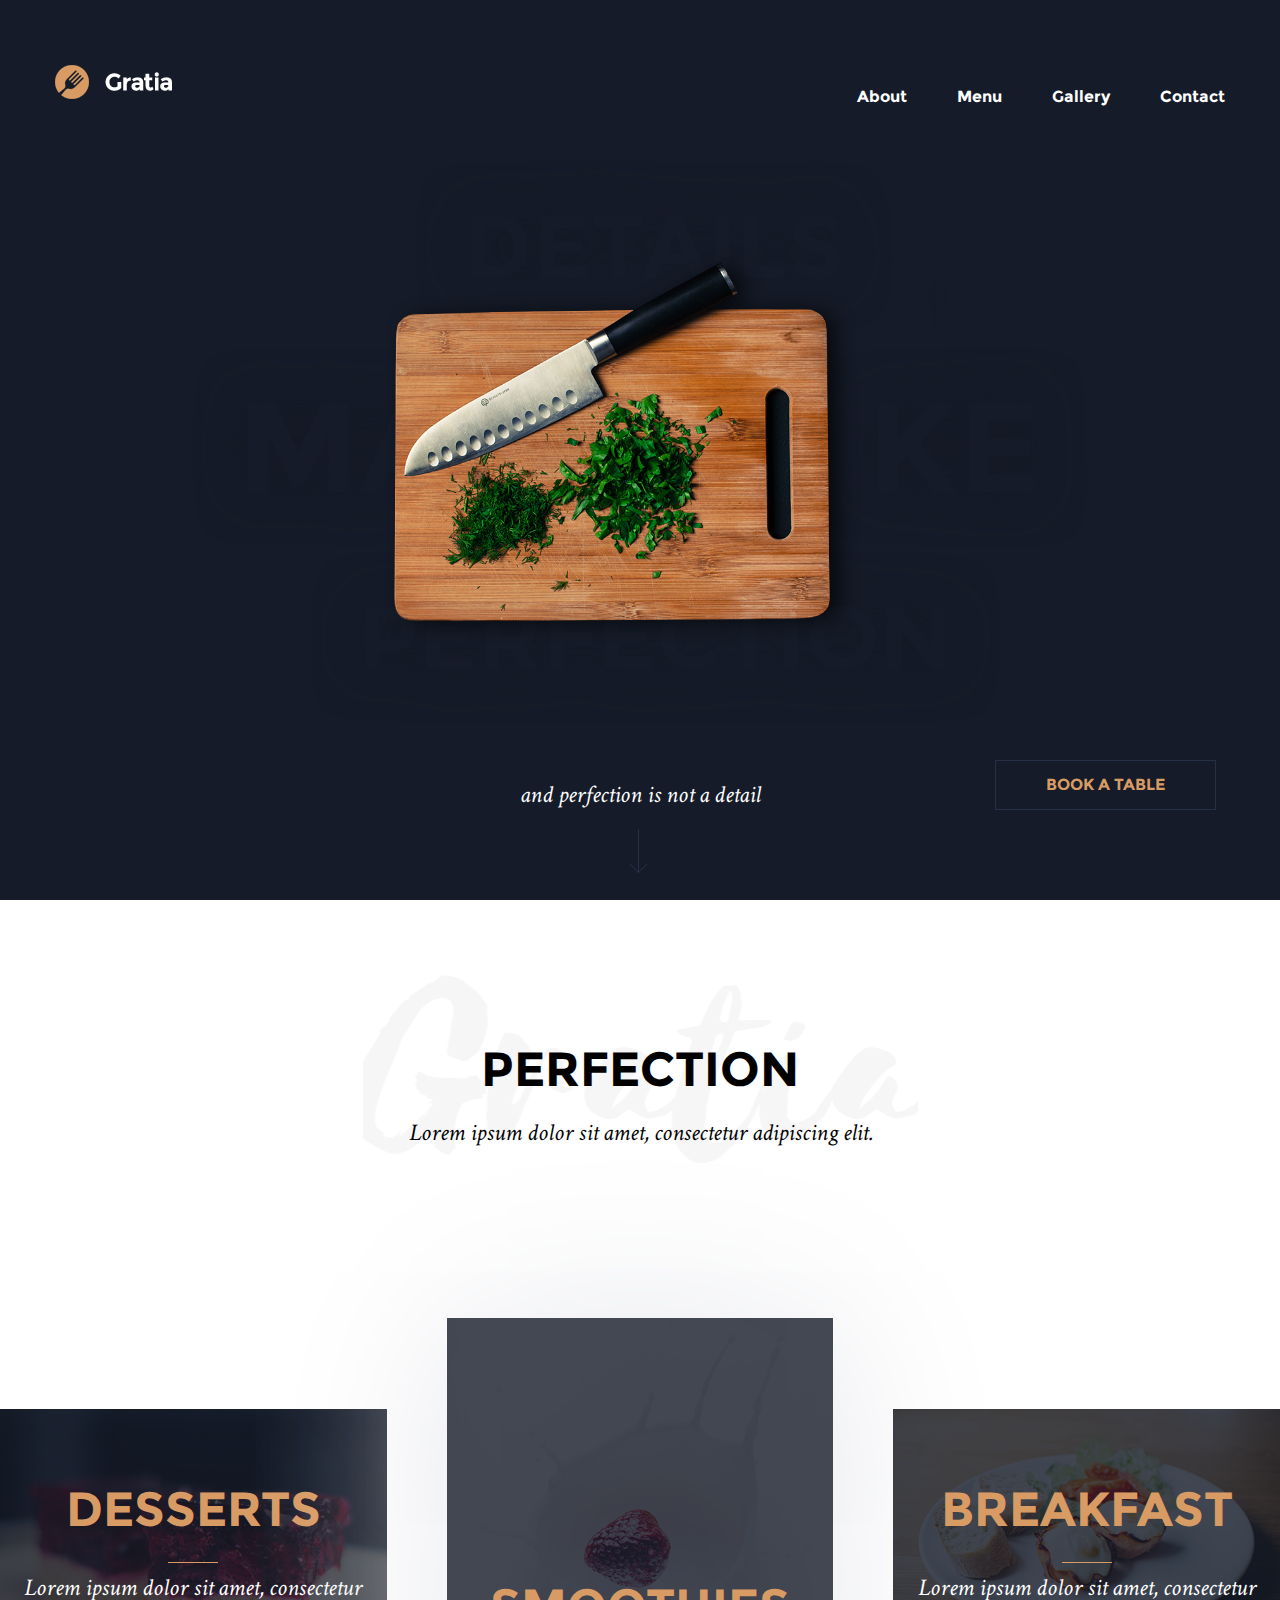
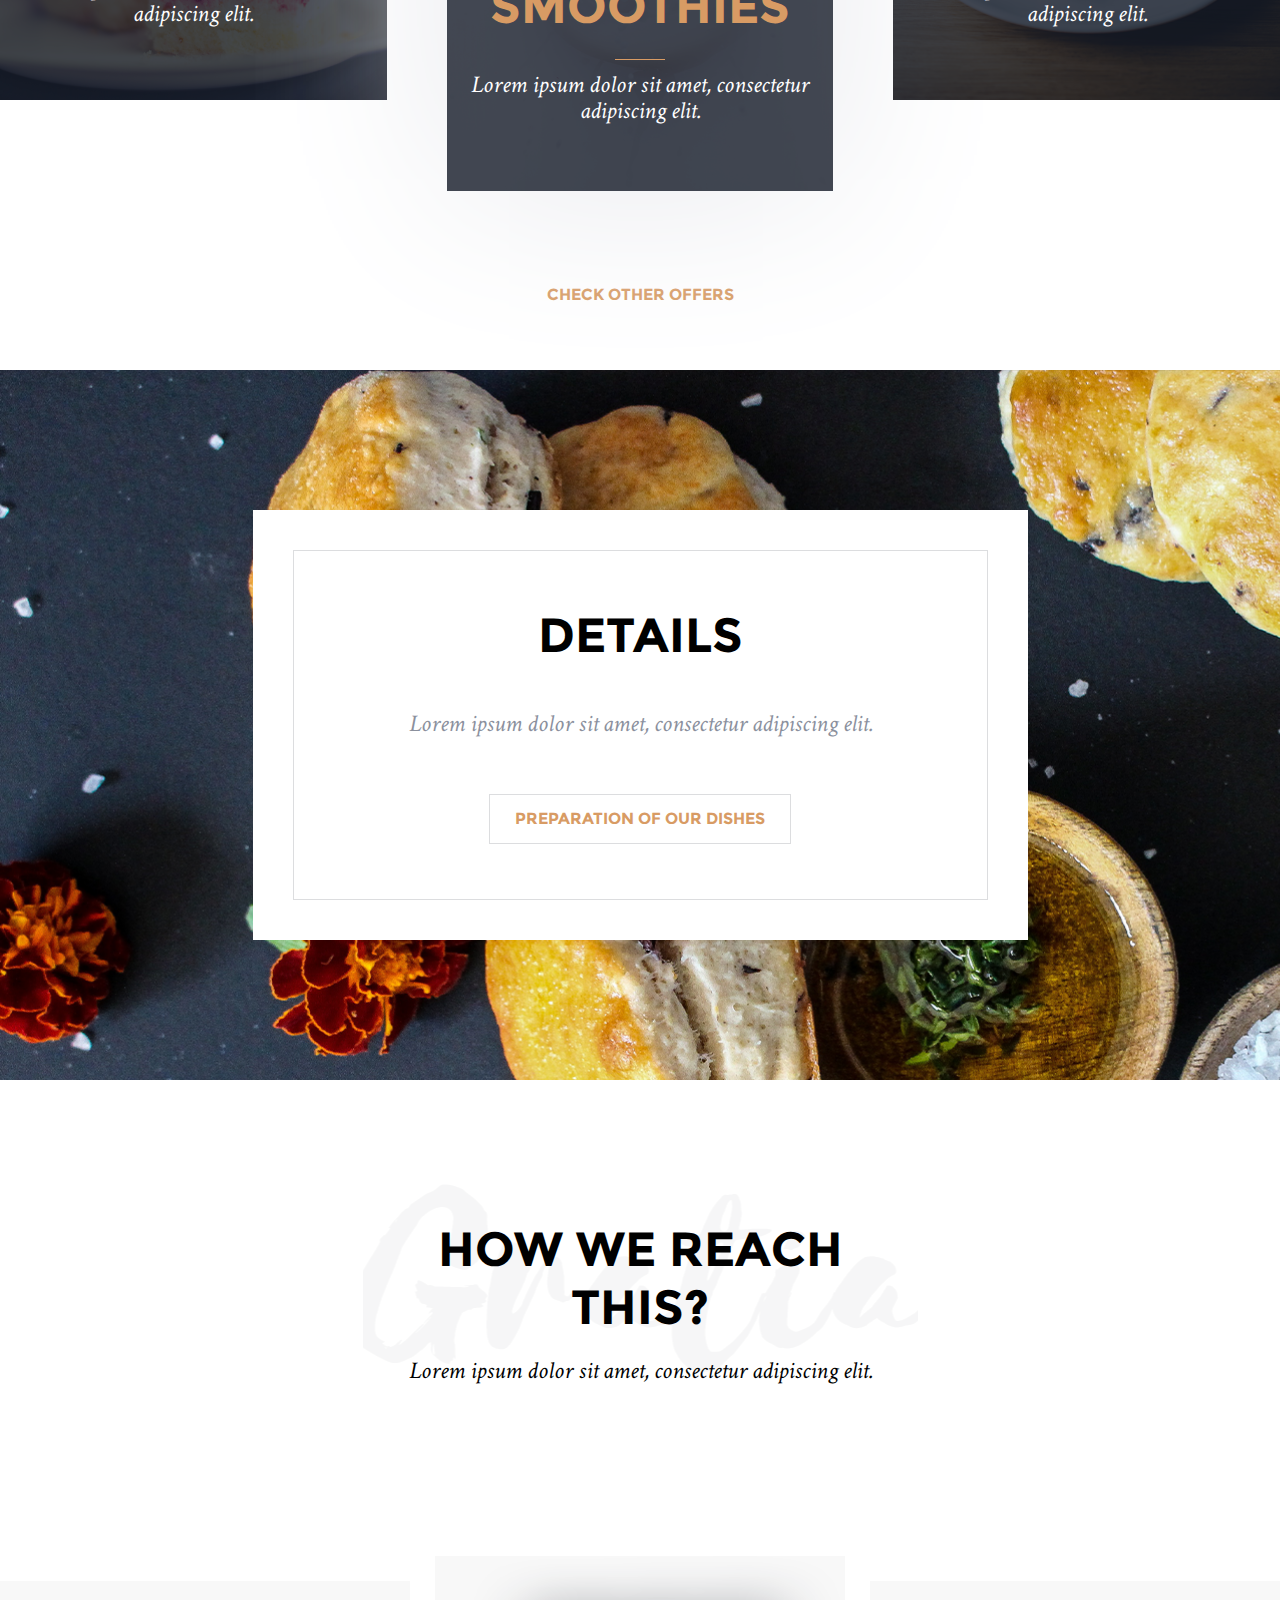
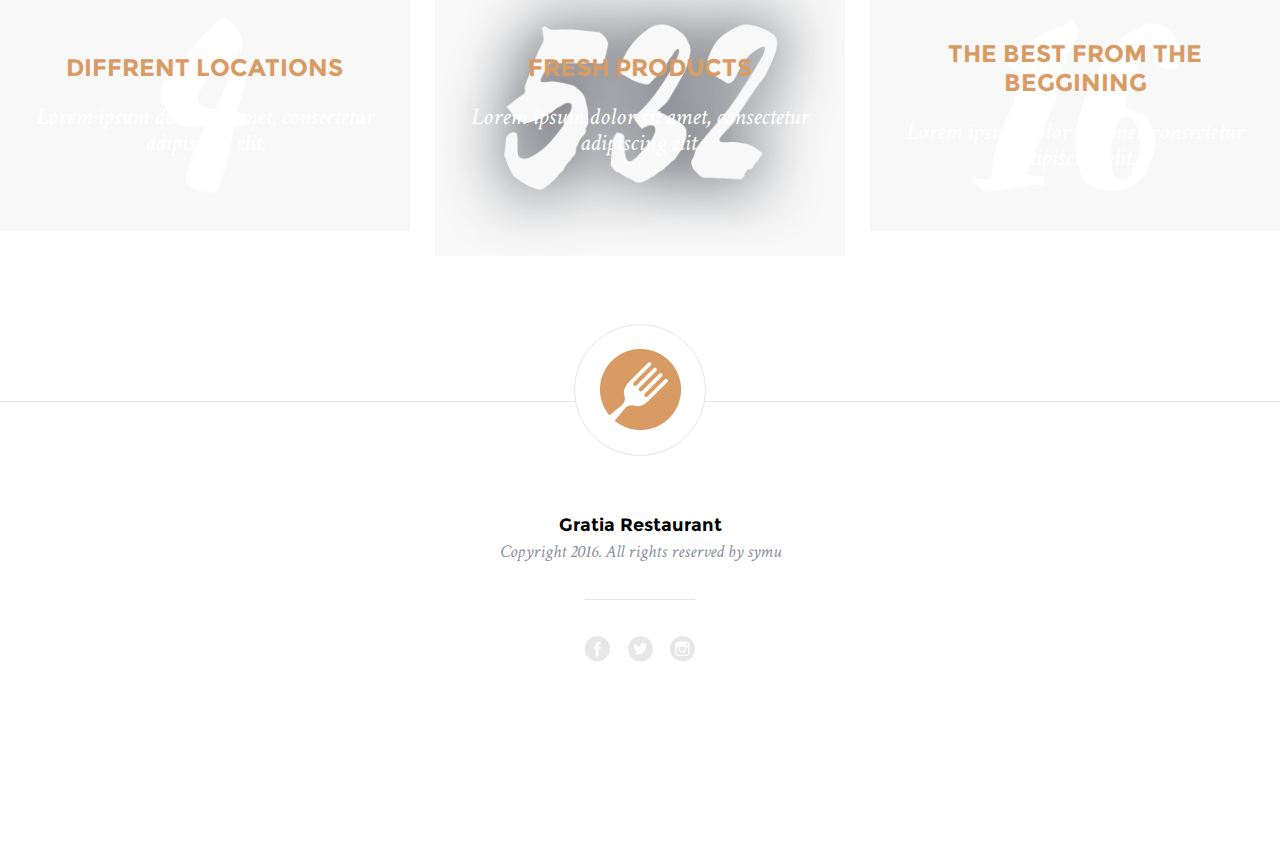
==== lesson 8/index.html @ cf3d5cd7 "Initial commit" ====
<!DOCTYPE html>
<html lang="en">
<head>
    <title>Gratia</title>
    <meta charset="utf-8"/>
    <meta name="viewport" content="width=device-width, initial-scale=1.0, maximum-scale=1.0, user-scalable=no">
    <link rel="stylesheet" type="text/css" href="style/style.css"/>
</head>
<body>
    <section class="intro-section">
    <header class="main-header">
        <div class="wrapper">
            <a href="#" class="logo">
                <img class="logo-img" src="img/logo.png" alt="">
                <h1>Gratia</h1>
            </a>
            <nav class="main-navigation">
                <ul class="navigation-list">
                    <li>
                        <a class="navigation-link" href="#">About</a>
                    </li>
                    <li>
                        <a class="navigation-link" href="menu.html">Menu</a>
                    </li>
                    <li>
                        <a class="navigation-link" href="#">Gallery</a>
                    </li>
                    <li>
                        <a class="navigation-link" href="#">Contact</a>
                    </li>
                </ul>
            </nav>
        </div>
    </header>
    <div class="slider-wrap">
        <img class="big-slider" src="img/knife-slider.png" alt="">
    </div>
        <span class="slogan-part">and perfection is  not a detail</span>
        <span class="arrow-down">arrow</span>
        <a class="button book-table-btn" href="#">Book a table</a>
</section>
<section class="assortment-section ">
    <header class="header-wrap gratia-bg">
            <h2>Perfection</h2>
            <p>Lorem ipsum dolor sit amet, consectetur adipiscing elit.</p>
        </header>
        <ul class="dishes-list flex-list">
            <li>
                <a href="#">
                    <img src="img/desserts-photo.png" alt="">
                    <div class="hover-block">
                        <div class="hover-wrap">
                            <h3>Desserts</h3>
                            <span class="divider">divider</span>
                            <p>Lorem ipsum dolor sit amet, consectetur adipiscing elit.</p>
                        </div>
                    </div>
                </a>
            </li>
            <li>
                <a href="#">
                    <img src="img/smoothies-photo.png" alt="">
                    <div class="hover-block">
                        <div class="hover-wrap center-hover-wrap">
                            <h3>Smoothies</h3>
                            <span class="divider">divider</span>
                            <p>Lorem ipsum dolor sit amet, consectetur adipiscing elit.</p>
                        </div>
                    </div>
                </a>
            </li>
            <li>
                <a href="#">
                    <img src="img/breakfest-photo.png" alt="">
                    <div class="hover-block">
                        <div class="hover-wrap">
                            <h3>Breakfast</h3>
                            <span class="divider">divider</span>
                            <p>Lorem ipsum dolor sit amet, consectetur adipiscing elit.</p>
                        </div>
                    </div>
                </a>
            </li>
        </ul>
        <button class="button check-btn">Check other offers</button>
</section>
    <section class="detail-section">
        <div class="details-block">
            <div class="details-wrap">
                <h3>Details</h3>
                <p>Lorem ipsum dolor sit amet, consectetur adipiscing elit.</p>
                <a class="button details-btn" href="#">Preparation of our dishes</a>
            </div>
        </div>
    </section>
    <section class="reaching-section">
        <header class="header-wrap gratia-bg">
            <h2>How we reach this?</h2>
            <p>Lorem ipsum dolor sit amet, consectetur adipiscing elit.</p>
        </header>
        <ul class="reaching-list flex-list">
            <li>
                <a class="reaching-block" href="#">
                   <div class="display-none">
                       <div class="content-block">
                           <h3>Diffrent locations</h3>
                           <p>Lorem ipsum dolor sit amet, consectetur adipiscing elit.</p>
                       </div>
                   </div>
                </a>
            </li>
            <li>
                <a class="reaching-block" href="#">
                   <div class="display-none">
                       <div class="content-block">
                            <h3>Fresh products</h3>
                            <p>Lorem ipsum dolor sit amet, consectetur adipiscing elit.</p>
                       </div>
                   </div>
                </a>
            </li>
            <li>
                <a class="reaching-block" href="#">
                    <div class="display-none">
                    <div class="content-block">
                        <h3>The best from the beggining</h3>
                        <p>Lorem ipsum dolor sit amet, consectetur adipiscing elit.</p>
                    </div>
                    </div>
                </a>
            </li>
        </ul>
    </section>
    <footer class="main-footer">
        <address>
            <span class="restaurant-name">Gratia Restaurant</span>
            <span class="copyright-name">Copyright 2016. All rights reserved by symu</span>
        </address>
            <ul class="social-networks-list">
                <li>
                    <a class="facebook-logo" href="#">facebook</a>
                </li>
                <li>
                    <a class="twitter-logo" href="#">twitter</a>
                </li>
                <li>
                    <a class="instagram-logo" href="#">instagram</a>
                </li>
            </ul>
    </footer>
</body>
</html>
---- lesson 8/style/style.css ----
/*----------------------------------------------------------------------------------*/
/*------------------------------RESET DEFAULT STYLES--------------------------------*/
/*----------------------------------------------------------------------------------*/
html,body                       { width:100%; height:100%; }
body                            { padding:0; margin:0; font:12px Tahoma, sans-serif; background:#fff; color:#000; }
div,menu,p,a,span,em,strong,img,h1,h2,h3,h4,h5,h6,ul,ol,li,dl,dt,dd,table,td,tr,form,fieldset,legend,label,select,input,textarea,button {
	padding:0;
	margin:0;
	outline:none;
	list-style:none;
}
button                         { cursor: pointer; padding: 0 }
select, input, textarea,button { font:12px Tahoma, sans-serif; vertical-align:middle; }
textarea                       { vertical-align:top; }
:focus                         { outline:none; }
input[type=submit]             { cursor:pointer; }
img, fieldset                  { border:0; }
img                            { vertical-align: top; }
table                          { border-collapse:collapse; border-spacing:0; }
a:link, a:visited              { color:#000; text-decoration:underline; }
a:hover                        { text-decoration:none; }
/*----------------------------------------------------------------------------------*/
/*-------------------------------------DEFAULT CLASSES------------------------------*/
/*----------------------------------------------------------------------------------*/
.float-r           	           { float:right !important; }
.float-l                       { float:left !important; }
.no-float                      { float:none !important; }
.no-border                     { border:0 !important; }
.no-bg                         { background:none !important; }
.no-margin                     { margin:0 !important; }
.no-padding                    { padding:0 !important; }
.no-display                    { display:none !important; }
.display                       { display:block !important; }
.inline                        { display:inline !important; }
.overflow                      { overflow:hidden !important; }
.align-r                       { text-align:right !important; }
.align-l                       { text-align:left !important; }
.align-c                       { text-align:center !important; }
.clear                         { clear:both; }
.clearfix:after                { content: ""; display: block; clear: both; visibility: hidden;}
.clearfix                      { display: inline-block; width: 100% }

* {
    -moz-box-sizing: border-box;
    -webkit-box-sizing: border-box;
	box-sizing: border-box;
}
/*----------------------------------------------------------------------------------*/
/*-------------------------------------FONTS----------------------------------------*/
/*----------------------------------------------------------------------------------*/
@font-face {
	font-family: "Montserrat-Regular";
	src: url('../fonts/montserrat/regular/Montserrat-Regular.ttf') format('truetype'), url('../fonts/montserrat/regular/Montserrat-Regular.otf') format('opentype');
}
@font-face {
	font-family: "Montserrat-Bold";
	src: url('../fonts/montserrat/bold/Montserrat-Bold.ttf') format('truetype'), url('../fonts/montserrat/bold/Montserrat-Bold.otf') format('opentype');
}
@font-face {
	font-family: "CrimsonText-Italic";
	src: url('../fonts/crimson-text/CrimsonText-Italic.ttf') format('truetype'), url("../fonts/crimson-text/CrimsonText-Italic.woff") format('woff');
}
h2, h3 {
    font: 48px "Montserrat-Bold", sans-serif;
    margin-bottom: 24px;
    text-transform: uppercase;
}
p {
    font: 24px "CrimsonText-Italic", serif;
}
img {
    width: 100%;
    height: auto;
    display: block;
}
.button {
    font: 16px/48px "Montserrat-Bold", sans-serif;
    text-transform: uppercase;
    color: #d89b64;
}
.intro-section {
    height: 100vh;
    position: relative;
    background: #151b28  no-repeat ;
    background-size: cover;
}
/*----------------------------------------------------------------------------------*/
/*-------------------------------------WRAPPER--------------------------------------*/
/*----------------------------------------------------------------------------------*/
.wrapper {
	width: 1825px;
    max-width: 100%;
	margin: 0 auto;
}

/*----------------------------------------------------------------------------------*/
/*-------------------------------------HEADER---------------------------------------*/
/*----------------------------------------------------------------------------------*/
.main-header {
    padding-top: 65px;
}
.main-header .wrapper {
    display: -webkit-box;
    display: -moz-box;
    display: -ms-flexbox;
    display: -webkit-flex;
    display: flex;
    justify-content: space-between;
    -webkit-justify-content: space-between;
    align-items: center;
    -webkit-align-items: center;
}
.navigation-list {
	max-width: 420px;
    display: -webkit-box;
    display: -moz-box;
    display: -ms-flexbox;
    display: -webkit-flex;
    display: flex;
    -webkit-justify-content: space-between;
    justify-content: space-between;
}
.navigation-list li {
    margin-left: 50px;
    -webkit-transition: 1s;
    transition: 1s;
}
a.navigation-link {
    font: 16px "Montserrat-Bold", sans-serif;
    text-decoration: none;
    color: #fff;
}
.navigation-list li:hover a.navigation-link {
    color: #d89b64;
}
h1 {
    text-indent: -99999px;
}
/*----------------------------------------------------------------------------------*/
/*-------------------------------------CONTENT--------------------------------------*/
/*----------------------------------------------------------------------------------*/
.slider-wrap {
    height: 70%;
    width: 70%;
    margin: 0 auto;
    background: url("../img/sligan-bg.png") center center no-repeat;
    background-size: contain;
    display: -webkit-box;
    display: -moz-box;
    display: -ms-flexbox;
    display: -webkit-flex;
    display: flex;
}

.big-slider {
    max-width: 615px;
    margin: auto;
}

.slogan-part {
    display: block;
    position: absolute;
    bottom: 10%;
    left: 50%;
    -webkit-transform: translateX(-50%);
    transform: translateX(-50%);
    text-align: center;
    font: 24px "CrimsonText-Italic", serif;
    color: #fff;
}
.arrow-down {
    display: block;
    position: absolute;
    bottom: 3%;
    left: 50%;
    -webkit-transform: translateX(-50%);
    transform: translateX(-50%);
    margin: 0 auto;
    padding: 15px 10px;
    background: url("../img/arrow-down.png") no-repeat;
    text-indent: -9999px;
}
a.book-table-btn {
    position: absolute;
    bottom: 10%;
    right: 5%;
    padding: 0 50px;
    border: 1px solid #263045;
    text-decoration: none;
    color: #d89b64;
    -webkit-transition: 1s;
    transition: 1s;
}
.book-table-btn:hover {
    border: 1px solid transparent;
    background: #d89b64;
    color: #000;
} 

.gratia-bg {
    padding: 140px 0 90px;
    background: url("../img/gratia-bg.png") 50% 50% no-repeat;
}
.header-wrap {
    max-width: 555px;
    margin: 0 auto;
    text-align: center;
}

.flex-list {
    margin-top: 80px;
    display: -webkit-box;
    display: -moz-box;
    display: -ms-flexbox;
    display: -webkit-flex;
    display: flex;
    -webkit-flex-flow: row nowrap;
    flex-flow: row nowrap;
    -webkit-justify-content: center;
    justify-content: space-between;
    -webkit-align-items: center;
    align-items: center;

}
.dishes-list li {
    width: 33%;
    position: relative;
    margin-bottom: 30px;
    -webkit-transition: 1s;
    transition: 1s;
}
.dishes-list li:nth-child(2n) {
    margin: 0 60px 30px 60px;
    box-shadow: 0 0 183px #e5e6eb;
}
.hover-block {
    position: absolute;
    top: 0;
    right: 0;
    bottom: 0;
    left: 0;
    text-align: center;
    color: #fff;
}
.dishes-list li:hover .hover-block {
    display: none;
}
.hover-wrap {
    width: 100%;
    height: 100%;
    background: rgba(21, 27, 40, 0.8);
    text-align: center;
    display: -webkit-box;
    display: -moz-box;
    display: -ms-flexbox;
    display: -webkit-flex;
    display: flex;
    -webkit-flex-direction: column;
    flex-direction: column;
    -webkit-justify-content: center;
    justify-content: center;
}
.center-hover-wrap {
    padding-bottom: 65px;
    -webkit-justify-content: flex-end;
    justify-content: flex-end;
}
.divider {
     max-width: 50px;
    display: inline;
    margin: 0 auto;
    text-indent: -9999px;
    border-top: 1px solid #d89b64;
    padding-left: 50px;
}
.flex-list h3 {
    color: #d89b64;
}
.check-btn {
    display: block;
    margin: 50px auto;
    background: rgba(255, 255, 255, 0);
    border: none;
    border-bottom: 1px solid transparent;
    -webkit-transition: 1s;
    transition: 1s;
}
.check-btn:hover {
    border-bottom: 1px solid #bf8b5c;
}
.detail-section {
    background: url("../img/details-bg.png") no-repeat;
    background-size: cover;
    padding: 140px 0;
}
.details-block {
    width: 775px;
    max-width: 100%;
    height: 430px;
    max-height: 100%;
    margin: auto;
    padding: 40px;
    background: #fff;
}
.details-wrap {
    width: 100%;
    height: 100%;
    border: 1px solid #dcdddf;
    display: -webkit-box;
    display: -moz-box;
    display: -ms-flexbox;
    display: -webkit-flex;
    display: flex;
    -webkit-flex-direction: column;
    flex-direction: column;
    justify-content: center;
    -webkit-justify-content: center;
    align-items: center;
    -webkit-align-items: center;
}
.details-wrap p {
    margin-top: 25px;
    color: #8b909d;
}
a.details-btn {
    margin-top: 55px;
    padding: 0 25px;
    border: 1px solid #dcdddf;
    color: #d89b64;
    text-decoration: none;
    -webkit-transition: 1s;
    transition: 1s;
}
a.details-btn:hover {
    background: #d89b64;
    border: 1px solid transparent;
    color: #000;
}
.reaching-section {
    padding-bottom: 115px;

}
.reaching-list {
    display: -webkit-box;
    display: -moz-box;
    display: -ms-flexbox;
    display: -webkit-flex;
    display: flex;
}
.reaching-list li {
    width: 32%;
    position: relative;
    padding: 125px 20px;
    margin-bottom: 30px;
}
.reaching-list li:first-child {
    background: #f8f8f8 url("../img/four-number.png") 50% 50% no-repeat;
}

.reaching-list li:nth-child(2n) {
    padding: 150px 20px;
    background: #f8f8f8 url("../img/big-number.png") 50% 50% no-repeat;
    background-size: contain;
}
.reaching-list li:last-child {
    background: #f8f8f8 url("../img/sixteen-number.png") 50% 50% no-repeat;
}
.reaching-section a {
    text-decoration: none;
}
.reaching-section h3 {
    font-size: 24px;
}
.reaching-block {
    display: -webkit-box;
    display: -moz-box;
    display: -ms-flexbox;
    display: -webkit-flex;
    display: flex;
}

.content-block {
    width: 100%;
    height: auto;
    position: absolute;
    top: 0;
    right: 0;
    bottom: 0;
    left: 0;
    padding: 20px;
    text-align: center;
    display: -webkit-box;
    display: -moz-box;
    display: -ms-flexbox;
    display: -webkit-flex;
    display: flex;
    -webkit-flex-direction: column;
    flex-direction: column;
    -webkit-align-items: center;
    align-items: center;
    -webkit-justify-content: center;
    justify-content: center;

}
.display-none {
    /*display: none;*/
}
.reaching-list li:hover .display-none{
    display: block;
}
.reaching-list li:hover .content-block {
     background: rgba(21, 27, 40, 0.8);
}
.content-block p {
    color: #fff;
    align-self: center;
}

.main-footer {
    position: relative;
    padding: 105px 0 200px;
    border-top: 1px solid #e6e6e6;
    display: -webkit-box;
    display: -moz-box;
    display: -ms-flexbox;
    display: -webkit-flex;
    display: flex;
    -webkit-flex-direction: column;
    flex-direction: column;
    -webkit-align-items: center;
    align-items: center;
}
.main-footer:before {
    position: absolute;
    left: 50%;
    top: -17%;
    -webkit-transform: translateX(-50%);
    transform: translateX(-50%);
    content: "";
    padding: 65px;
    border: 1px solid #e6e6e6;
    border-radius: 100%;
    background: #fff url("../img/footer-fork.png") 50% 50% no-repeat;
}
.restaurant-name {
    font: 18px/36px "Montserrat-Bold", sans-serif;
}
.copyright-name {
    font: 18px "CrimsonText-Italic", serif;
    color: #8b909d;
}
address {
    display: -webkit-box;
    display: -moz-box;
    display: -ms-flexbox;
    display: -webkit-flex;
    display: flex;
    -webkit-flex-direction: column;
    flex-direction: column;
    -webkit-align-items: center;
    align-items: center;
}
.social-networks-list {
    width: 110px;
    margin-top: 36px;
    padding-top: 36px;
    border-top: 1px solid #e6e6e6;
    display: -webkit-box;
    display: -moz-box;
    display: -ms-flexbox;
    display: -webkit-flex;
    display: flex;
    -webkit-justify-content: space-between;
    justify-content: space-between;
}
 .social-networks-list a {
     display: inline-block;
     text-indent:  -9999px;
 }
.facebook-logo {
    width: 25px;
    height: 26px;
    background: url("../img/sprite.png") 0 0 no-repeat;
}
.twitter-logo {
    width: 25px;
    height: 26px;
    background: url("../img/sprite.png") 0 -52px no-repeat;
}
.instagram-logo {
    width: 25px;
    height: 26px;
    background: url("../img/sprite.png") 0 -26px no-repeat;
}


/*...................MENU-PAGE........................*/
.menu-header {
    border-bottom: 1px solid #e6e6e6;
}
a.black-link {
    color: #000;
}
.menu-section {
    padding: 170px 0 175px;
    background: url("../img/gratia-bg.png") 50% 8% no-repeat;
}
.menu-list {
    margin-top: 170px;
    display: -webkit-box;
    display: -moz-box;
    display: -ms-flexbox;
    display: -webkit-flex;
    display: flex;
    -webkit-flex-flow: row wrap;
    flex-flow: row wrap;
    -webkit-justify-content: space-between;
    justify-content: space-between;
    -webkit-align-content: space-between;
    align-content: space-between;

}
.menu-list li {
    width: 30%;
    margin-bottom: 5%;
    text-align: center;
    box-shadow: 0 0 183px #e5e6eb;
}
.divider-grey {
    max-width: 50px;
    margin: 30px auto 30px;
    text-indent: -9999px;
    border-top: 1px solid #e7e8e9;
    padding-left: 50px;
}
.menu-list li {
    /*max-width: 565px;*/
    padding-bottom: 50px;
}
.menu-list a  {
    text-decoration: none;
}
.menu-list p {
    margin-bottom: 30px;
}
/*.......................MEAL SECTION...........................*/
.menu-item {
    max-width: 1300px;
    margin: 170px auto;
    box-shadow: 0 0 183px #e5e6eb;
    display: -webkit-box;
    display: -webkit-flex;
    display: -ms-flexbox;
    display: flex;
    -webkit-flex-flow: row nowrap;
    flex-flow: row nowrap;
}
.big-burger {
    width: 50%;
}
.text-block {
    width: 50%;
    padding: 115px 80px 70px 55px;
    text-align: center;
}
.text-block p {
    color: #8b909d;
}
.flex-align {
    text-align: left;
    margin: 120px 0 60px;
    padding: 75px 0;
    border-top: 1px solid #e6e6e6;
    border-bottom: 1px solid #e6e6e6;
    display: -webkit-box;
    display: -moz-box;
    display: -ms-flexbox;
    display: -webkit-flex;
    display: flex;
    -webkit-flex-flow: row nowrap;
    flex-flow: row nowrap;
    -webkit-align-items: center;
    align-items: center;
}

h4 {
    margin-right: 70px;
    font: 24px "Montserrat-Bold", sans-serif;
}
.flex-align p {
    font: 16px "Montserrat-Regular", sans-serif;
}
.five-dollars {
    font: 72px "Montserrat-Bold", sans-serif;
    color: #829c2c;
}
.menu-footer {
    padding-bottom: 110px;
}

/*.........FOOTER PRESSING.........*/

.container {
	min-height: calc(100vh - 371px);
}


/*..................RESPONSIVE.................*/

@media (max-width: 1849px) {
    .menu-item {
        width: 50%;
        height: auto;
        -webkit-flex-flow: row wrap;
        flex-flow: row wrap;
    }
    .text-block {
        padding: 115px 0 70px 0;
    }
    .flex-align {
        -webkit-justify-content: space-around;
        justify-content: space-around;

    }
@media(min-width: 1200px) and (max-width: 1849px) {
    .wrapper {
        width: 1170px;
    }
    .menu-item {
        width: 50%;
        height: auto;
    }
}
@media (max-width: 1079px) {
    .main-header {
        padding-top: 40px;
    }
}
@media (max-width: 1199px) {
    .menu-list {
        -webkit-justify-content: center;
        justify-content: center;
    }
}
@media (min-width: 992px) and (max-width: 1199px) {
    .wrapper {
        width: 970px;
    }
}
@media (min-width: 768px) and (max-width: 991px) {
    .wrapper {
        width: 750px;
    }
    .hover-wrap h3 {
        font-size: 24px;
    }
    .hover-wrap p {
        font-size: 20px;
    }
    .center-hover-wrap {
        padding-bottom: 0;
    }
    a.book-table-btn {
        padding: 0 20px;
    }
}
@media (max-width: 991px) {
    .details-block {
        max-width: 80%;
    }
    .reaching-list h3 {
        font-size: 24px;
    }
    .reaching-list p {
        font-size: 20px;
    }
    .menu-item {
        height: 50%;
        width: auto;
        -webkit-flex-direction: column;
        flex-direction: column;
    }
    .big-burger {
        height: 50%;
        width: auto;
    }
    .text-block {
        height: 50%;
        width: auto;
    }
}

}
@media (max-width: 767px) {
    .wrapper {
        padding: 0 10px;
    }
    .main-header {
        padding-top: 20px;
    }
    .navigation-list {
        -webkit-flex-direction: column;
        flex-direction: column;
    }
    a.book-table-btn {
        bottom: 46%;
        right: 0;
        padding: 0 10px;
        font-size: 14px;
        line-height: 30px;
        -webkit-transform: rotate(90deg);
        transform: rotate(90deg);
    }
    .hover-wrap h3 {
        font-size: 34px;
    }
    .flex-list {
        -webkit-flex-flow: column nowrap;
        flex-flow: column nowrap;
    }
    .flex-list li {
        width: 80%;
    }
    .details-block {
        text-align: center;
    }
    .details-block h3 {
        font-size: 30px;
    }
    h2 {
        font-size: 34px;
    }
    a.details-btn {
        padding: 10px;
        margin: 55px 10px 0 10px;
        font-size: 14px;
        line-height: 20px;
    }
    .menu-list h3 {
        font-size: 38px;
    }

}
@media (max-width: 651px) {
    .menu-item {
        width: 100%;
    }
}
@media (max-width: 440px) {
    .big-slider {
        width: 90%;
        left: 5%;
    }
    .flex-list li {
        width: 80%;
    }

    .menu-item h3 {
        font-size: 38px;
    }

    .flex-align h4 {
        font-size: 18px;
    }

    .flex-align p {
        font-size: 14px;
    }

    a.book-table-btn {
        right: -11%;
    }
}


    /*----------------------------------------------------------------------------------*/
/*-------------------------------------SIDEBAR--------------------------------------*/
/*----------------------------------------------------------------------------------*/

/*----------------------------------------------------------------------------------*/
/*-------------------------------------FOOTER---------------------------------------*/
/*----------------------------------------------------------------------------------*/

/*----------------------------------------------------------------------------------*/
/*-------------------------------------OTHER----------------------------------------*/
/*----------------------------------------------------------------------------------*/
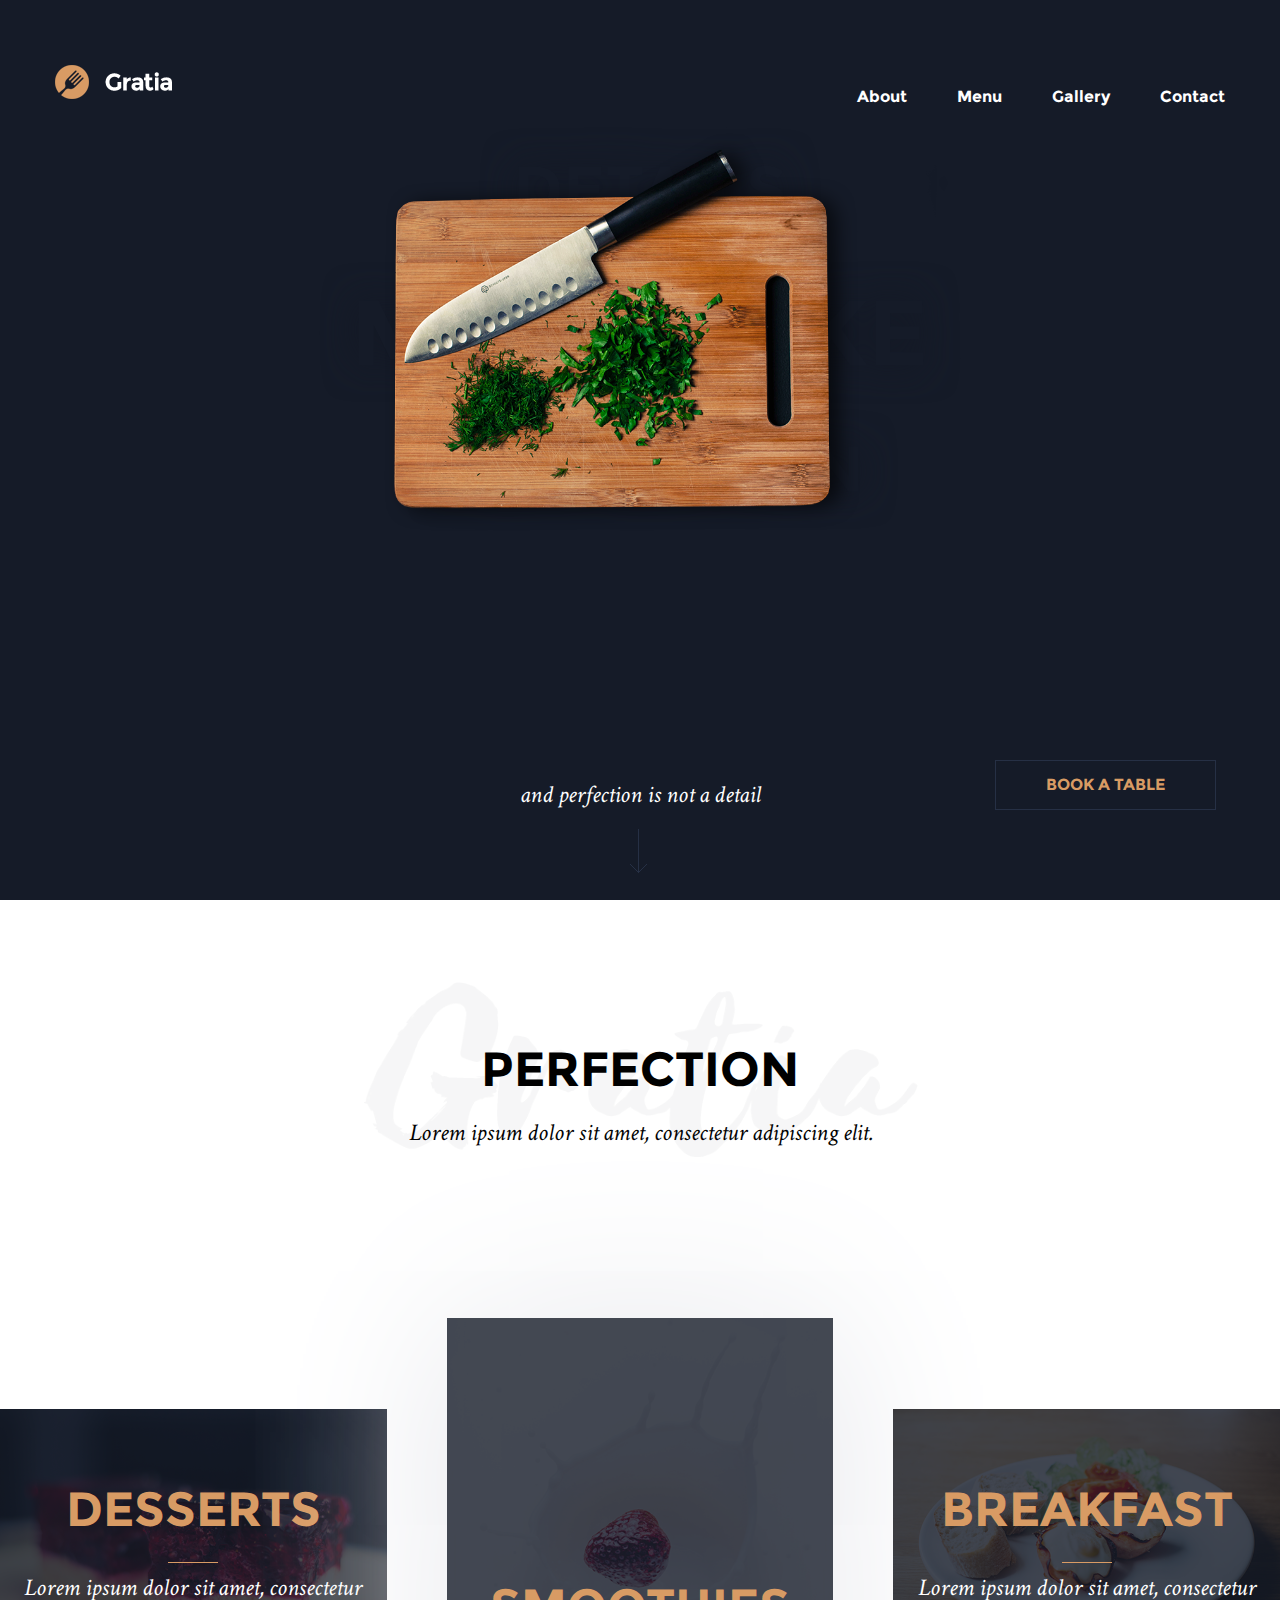
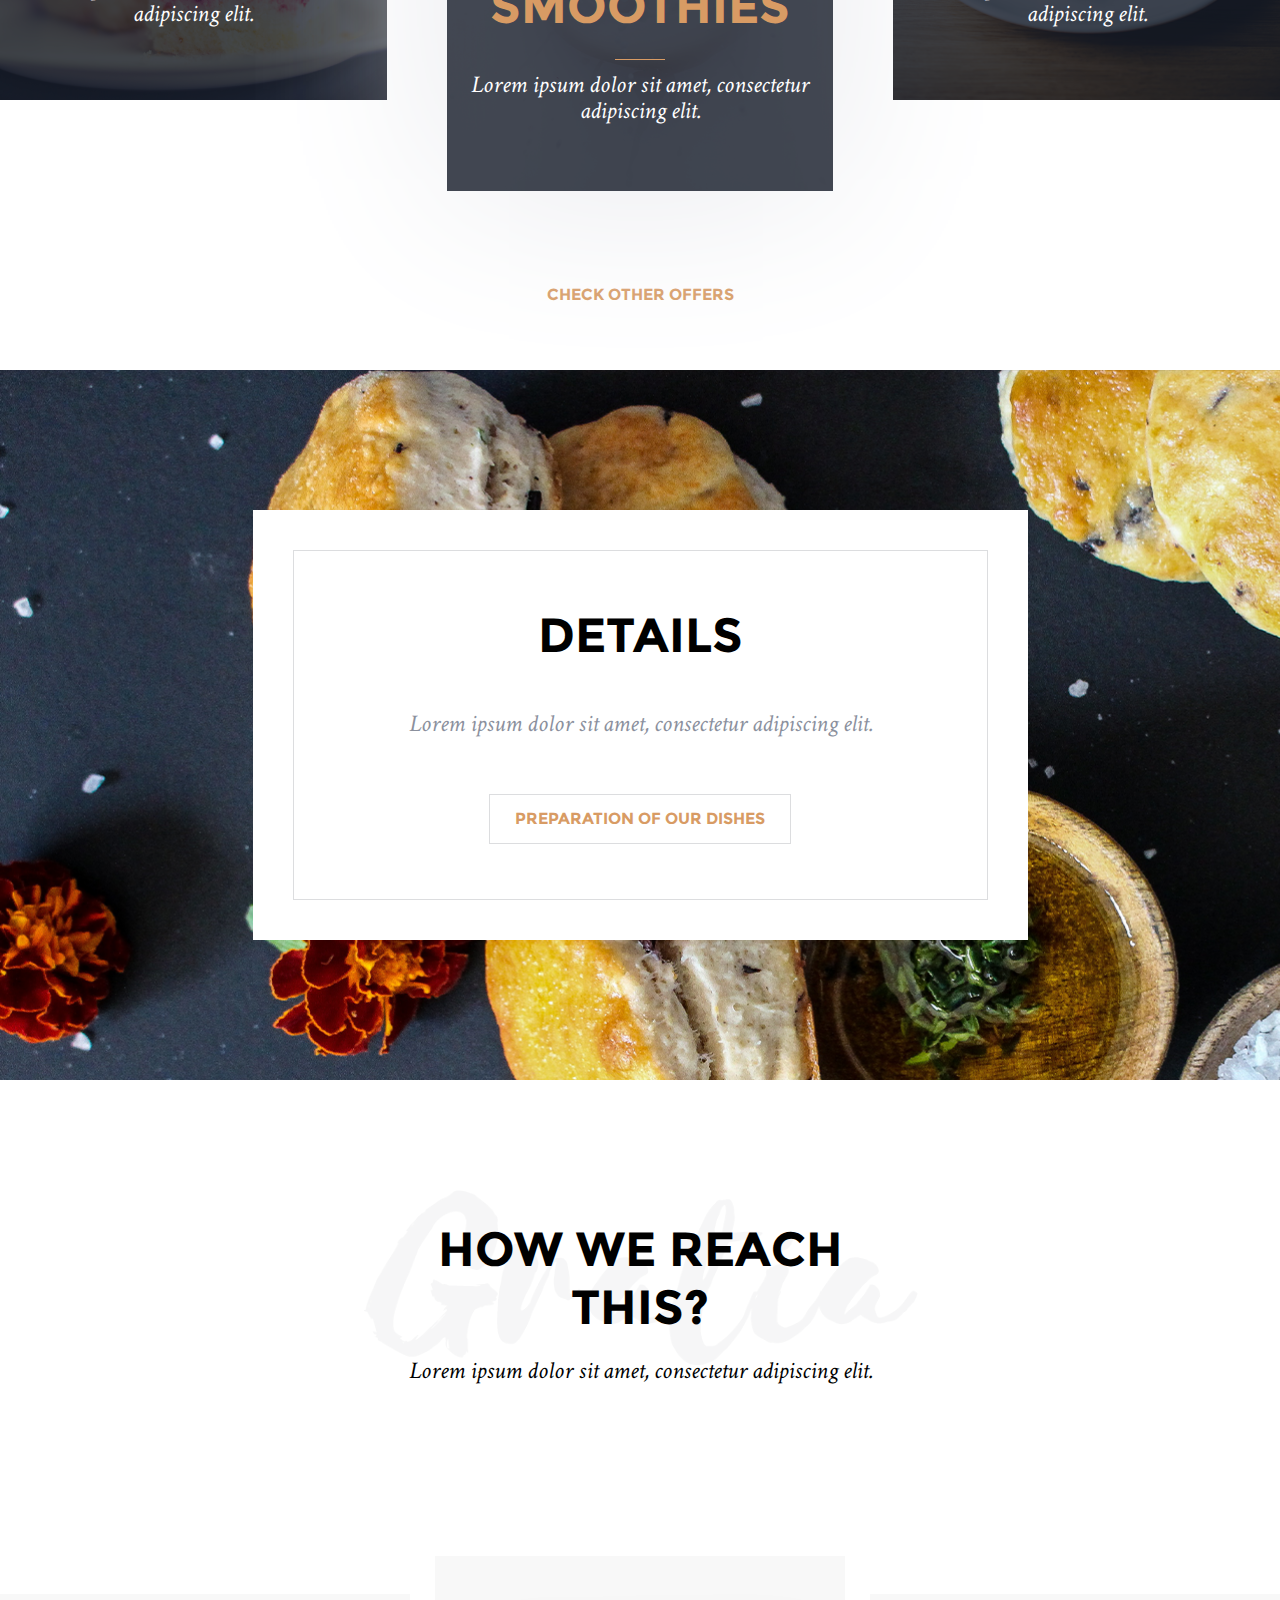
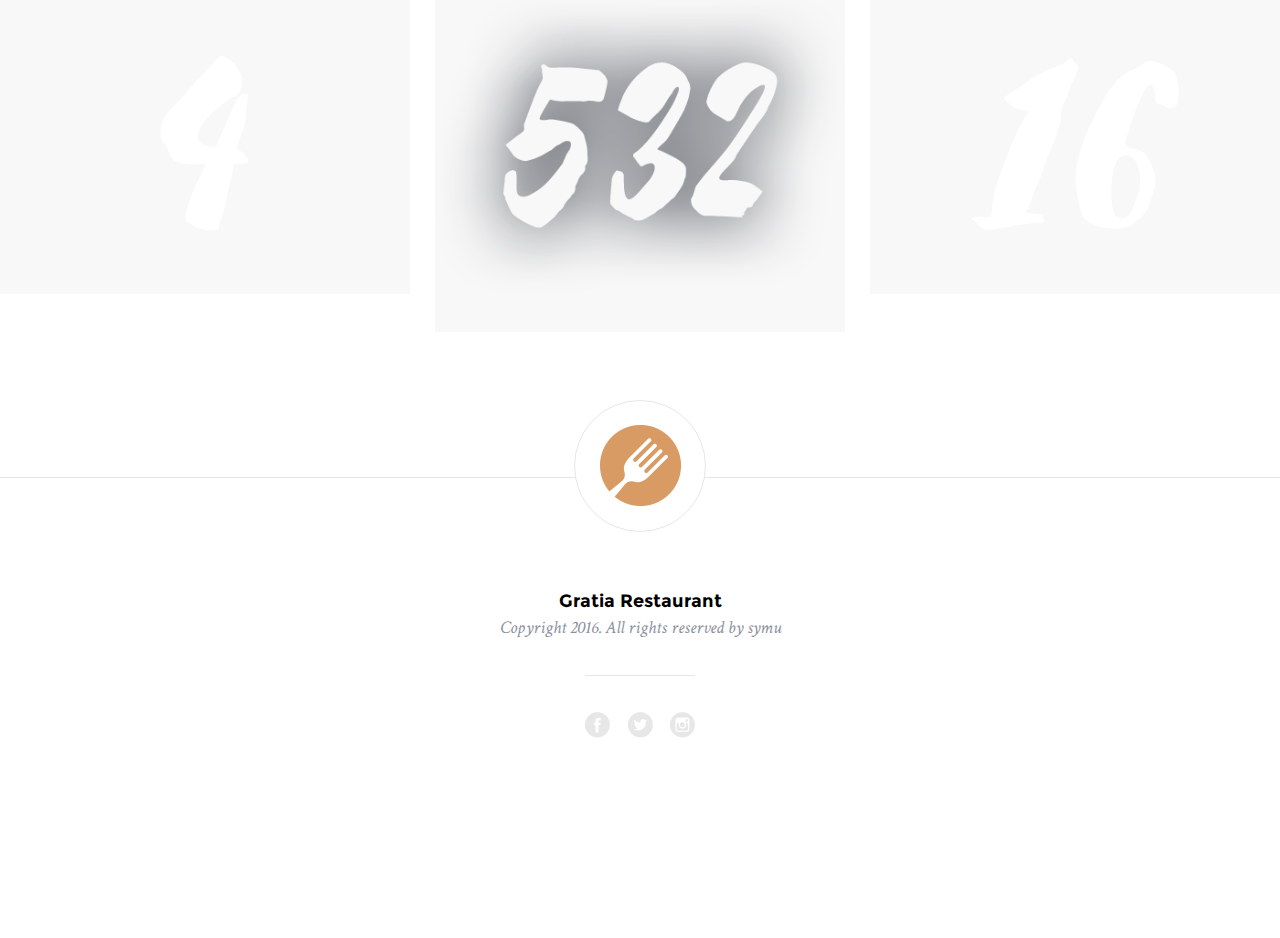
==== commit 8f59ef51: "comments" ====
--- a/lesson 8/index.html
+++ b/lesson 8/index.html
@@ -7,7 +7,11 @@
     <link rel="stylesheet" type="text/css" href="style/style.css"/>
 </head>
 <body>
-    <section class="intro-section">
+<!-------------------INTRO-SECTION--------------------->
+
+<section class="intro-section">
+
+        <!----------------------HEADER------------------------->
     <header class="main-header">
         <div class="wrapper">
             <a href="#" class="logo">
@@ -32,6 +36,8 @@
             </nav>
         </div>
     </header>
+        <!--------------------END-HEADER-------------------------->
+
     <div class="slider-wrap">
         <img class="big-slider" src="img/knife-slider.png" alt="">
     </div>
@@ -39,11 +45,19 @@
         <span class="arrow-down">arrow</span>
         <a class="button book-table-btn" href="#">Book a table</a>
 </section>
-<section class="assortment-section ">
-    <header class="header-wrap gratia-bg">
+<!--------------------END-INTRO-SECTION----------------------------------->
+
+<!-------------------------------ASSORTMENT-SECTION------------------------------------->
+
+<section class="assortment-section">
+
+    <!----------------HEADER-WRAP--------------->
+    <header class="header-wrap">
             <h2>Perfection</h2>
             <p>Lorem ipsum dolor sit amet, consectetur adipiscing elit.</p>
         </header>
+    <!-----------------END-HEADER-WRAP--------------->
+
         <ul class="dishes-list flex-list">
             <li>
                 <a href="#">
@@ -84,6 +98,10 @@
         </ul>
         <button class="button check-btn">Check other offers</button>
 </section>
+<!-------------------END-ASSORTMENT-SECTION------------------------>
+
+ <!---------------------------DETAIL-SECTION------------------------------------->
+
     <section class="detail-section">
         <div class="details-block">
             <div class="details-wrap">
@@ -93,14 +111,19 @@
             </div>
         </div>
     </section>
-    <section class="reaching-section">
-        <header class="header-wrap gratia-bg">
+<!---------------------------------------END-DETAIL-SECTION------------------------------------>
+
+<!-----------------------------REACHING-SECTION------------------------------->
+
+<section class="reaching-section">
+        <header class="header-wrap">
             <h2>How we reach this?</h2>
             <p>Lorem ipsum dolor sit amet, consectetur adipiscing elit.</p>
         </header>
         <ul class="reaching-list flex-list">
             <li>
                 <a class="reaching-block" href="#">
+                    <div class="bg-left-block"></div>
                    <div class="display-none">
                        <div class="content-block">
                            <h3>Diffrent locations</h3>
@@ -111,6 +134,7 @@
             </li>
             <li>
                 <a class="reaching-block" href="#">
+                    <div class="bg-center-block"></div>
                    <div class="display-none">
                        <div class="content-block">
                             <h3>Fresh products</h3>
@@ -121,6 +145,7 @@
             </li>
             <li>
                 <a class="reaching-block" href="#">
+                    <div class="bg-right-block"></div>
                     <div class="display-none">
                     <div class="content-block">
                         <h3>The best from the beggining</h3>
@@ -131,6 +156,9 @@
             </li>
         </ul>
     </section>
+<!---------------------------------END-REACHING-SECTION--------------------------------->
+
+<!-------------------------------------FOOTER------------------------------------------>
     <footer class="main-footer">
         <address>
             <span class="restaurant-name">Gratia Restaurant</span>
@@ -148,5 +176,6 @@
                 </li>
             </ul>
     </footer>
+<!---------------------------------END-FOOTER------------------------------------------->
 </body>
 </html>--- a/lesson 8/style/style.css
+++ b/lesson 8/style/style.css
@@ -60,6 +60,9 @@
 	font-family: "CrimsonText-Italic";
 	src: url('../fonts/crimson-text/CrimsonText-Italic.ttf') format('truetype'), url("../fonts/crimson-text/CrimsonText-Italic.woff") format('woff');
 }
+
+/*----------------------GENERAL-STYLES----------------------------------------------*/
+
 h2, h3 {
     font: 48px "Montserrat-Bold", sans-serif;
     margin-bottom: 24px;
@@ -78,21 +81,14 @@
     text-transform: uppercase;
     color: #d89b64;
 }
-.intro-section {
-    height: 100vh;
-    position: relative;
-    background: #151b28  no-repeat ;
-    background-size: cover;
-}
 /*----------------------------------------------------------------------------------*/
 /*-------------------------------------WRAPPER--------------------------------------*/
 /*----------------------------------------------------------------------------------*/
 .wrapper {
-	width: 1825px;
+    width: 1825px;
     max-width: 100%;
 	margin: 0 auto;
 }
-
 /*----------------------------------------------------------------------------------*/
 /*-------------------------------------HEADER---------------------------------------*/
 /*----------------------------------------------------------------------------------*/
@@ -139,6 +135,17 @@
 /*----------------------------------------------------------------------------------*/
 /*-------------------------------------CONTENT--------------------------------------*/
 /*----------------------------------------------------------------------------------*/
+
+/*----------------------------------------MAIN-PAGE---------------------------------------------*/
+
+          /*-------------------------INTRO-SECTION-----------------------*/
+
+.intro-section {
+    min-height: 100vh;
+    position: relative;
+    background: #151b28;
+    background-size: cover;
+}
 .slider-wrap {
     height: 70%;
     width: 70%;
@@ -151,12 +158,10 @@
     display: -webkit-flex;
     display: flex;
 }
-
 .big-slider {
     max-width: 615px;
     margin: auto;
 }
-
 .slogan-part {
     display: block;
     position: absolute;
@@ -195,18 +200,19 @@
     border: 1px solid transparent;
     background: #d89b64;
     color: #000;
-} 
-
-.gratia-bg {
-    padding: 140px 0 90px;
-    background: url("../img/gratia-bg.png") 50% 50% no-repeat;
-}
+}
+                /*--------------END-INTRO-SECTION--------------------------*/
+
+                /*--------------ASSORTMENT-SECTION--------------------------*/
+
 .header-wrap {
     max-width: 555px;
     margin: 0 auto;
+    padding: 140px 0 90px;
+    background: url("../img/gratia-bg.png") 50% 50% no-repeat;
+    background-size: contain;
     text-align: center;
 }
-
 .flex-list {
     margin-top: 80px;
     display: -webkit-box;
@@ -220,7 +226,6 @@
     justify-content: space-between;
     -webkit-align-items: center;
     align-items: center;
-
 }
 .dishes-list li {
     width: 33%;
@@ -288,6 +293,9 @@
 .check-btn:hover {
     border-bottom: 1px solid #bf8b5c;
 }
+            /*---------------END-ASSORTMENT-SECTION----------------------*/
+
+            /*---------------DETAILS-SECTION------------------------------*/
 .detail-section {
     background: url("../img/details-bg.png") no-repeat;
     background-size: cover;
@@ -336,9 +344,12 @@
     border: 1px solid transparent;
     color: #000;
 }
+                /*---------------END-DETAILS-SECTION-------------------*/
+
+                /*------------------REACHING-SECTION-------------------*/
+
 .reaching-section {
     padding-bottom: 115px;
-
 }
 .reaching-list {
     display: -webkit-box;
@@ -349,16 +360,17 @@
 }
 .reaching-list li {
     width: 32%;
+    max-height: 300px;
     position: relative;
-    padding: 125px 20px;
+    padding: 150px 20px;
     margin-bottom: 30px;
 }
 .reaching-list li:first-child {
     background: #f8f8f8 url("../img/four-number.png") 50% 50% no-repeat;
 }
-
 .reaching-list li:nth-child(2n) {
-    padding: 150px 20px;
+    max-height: 375px;
+    padding: 188px 20px;
     background: #f8f8f8 url("../img/big-number.png") 50% 50% no-repeat;
     background-size: contain;
 }
@@ -378,7 +390,6 @@
     display: -webkit-flex;
     display: flex;
 }
-
 .content-block {
     width: 100%;
     height: auto;
@@ -400,21 +411,24 @@
     align-items: center;
     -webkit-justify-content: center;
     justify-content: center;
-
 }
 .display-none {
-    /*display: none;*/
+    display: none;
 }
 .reaching-list li:hover .display-none{
     display: block;
 }
 .reaching-list li:hover .content-block {
-     background: rgba(21, 27, 40, 0.8);
+     background: rgba(21, 27, 40, 0.9);
 }
 .content-block p {
     color: #fff;
+    -webkit-align-self: center;
     align-self: center;
 }
+                /*------------------END-REACHING-SECTION---------------------*/
+
+                /*--------------------FOOTER---------------------------------*/
 
 .main-footer {
     position: relative;
@@ -492,9 +506,12 @@
     height: 26px;
     background: url("../img/sprite.png") 0 -26px no-repeat;
 }
-
-
-/*...................MENU-PAGE........................*/
+                /*-----------------END-FOOTER-------------------------*/
+
+
+/*-------------------------------------------MENU-PAGE------------------------------------------------*/
+
+
 .menu-header {
     border-bottom: 1px solid #e6e6e6;
 }
@@ -518,7 +535,6 @@
     justify-content: space-between;
     -webkit-align-content: space-between;
     align-content: space-between;
-
 }
 .menu-list li {
     width: 30%;
@@ -543,7 +559,7 @@
 .menu-list p {
     margin-bottom: 30px;
 }
-/*.......................MEAL SECTION...........................*/
+/*------------------------------------MEAL-PAGE----------------------------------------------------*/
 .menu-item {
     max-width: 1300px;
     margin: 170px auto;
@@ -614,14 +630,17 @@
         -webkit-flex-flow: row wrap;
         flex-flow: row wrap;
     }
+
     .text-block {
         padding: 115px 0 70px 0;
     }
+
     .flex-align {
         -webkit-justify-content: space-around;
         justify-content: space-around;
 
     }
+}
 @media(min-width: 1200px) and (max-width: 1849px) {
     .wrapper {
         width: 1170px;
@@ -647,32 +666,39 @@
         width: 970px;
     }
 }
+@media (max-width: 1072px) {
+    .hover-wrap h3 {
+        font-size: 38px;
+    }
+}
 @media (min-width: 768px) and (max-width: 991px) {
     .wrapper {
         width: 750px;
     }
-    .hover-wrap h3 {
-        font-size: 24px;
-    }
-    .hover-wrap p {
-        font-size: 20px;
-    }
-    .center-hover-wrap {
-        padding-bottom: 0;
-    }
     a.book-table-btn {
         padding: 0 20px;
     }
 }
 @media (max-width: 991px) {
+    .flex-list {
+        -webkit-flex-direction: column;
+        flex-direction: column;
+    }
+    .flex-list li {
+        width: 80%;
+    }
+    .dishes-list li img {
+      height: 430px;
+       width: 100%;
+      overflow: hidden;
+    }
     .details-block {
         max-width: 80%;
-    }
-    .reaching-list h3 {
-        font-size: 24px;
-    }
-    .reaching-list p {
-        font-size: 20px;
+        width: auto;
+    }
+    .center-hover-wrap {
+        -webkit-justify-content: center;
+        justify-content: center;
     }
     .menu-item {
         height: 50%;
@@ -688,8 +714,6 @@
         height: 50%;
         width: auto;
     }
-}
-
 }
 @media (max-width: 767px) {
     .wrapper {
@@ -711,15 +735,11 @@
         -webkit-transform: rotate(90deg);
         transform: rotate(90deg);
     }
+    .flex-list li {
+        width: 90%;
+    }
     .hover-wrap h3 {
         font-size: 34px;
-    }
-    .flex-list {
-        -webkit-flex-flow: column nowrap;
-        flex-flow: column nowrap;
-    }
-    .flex-list li {
-        width: 80%;
     }
     .details-block {
         text-align: center;
@@ -739,7 +759,6 @@
     .menu-list h3 {
         font-size: 38px;
     }
-
 }
 @media (max-width: 651px) {
     .menu-item {
@@ -747,6 +766,9 @@
     }
 }
 @media (max-width: 440px) {
+    h2 {
+        font-size: 27px;
+    }
     .big-slider {
         width: 90%;
         left: 5%;
@@ -756,7 +778,7 @@
     }
 
     .menu-item h3 {
-        font-size: 38px;
+        font-size: 34px;
     }
 
     .flex-align h4 {
@@ -770,8 +792,13 @@
     a.book-table-btn {
         right: -11%;
     }
-}
-
+    a.details-btn {
+        font-size: 12px;
+    }
+    .dishes-list li img {
+        height: 320px;
+    }
+}
 
     /*----------------------------------------------------------------------------------*/
 /*-------------------------------------SIDEBAR--------------------------------------*/
